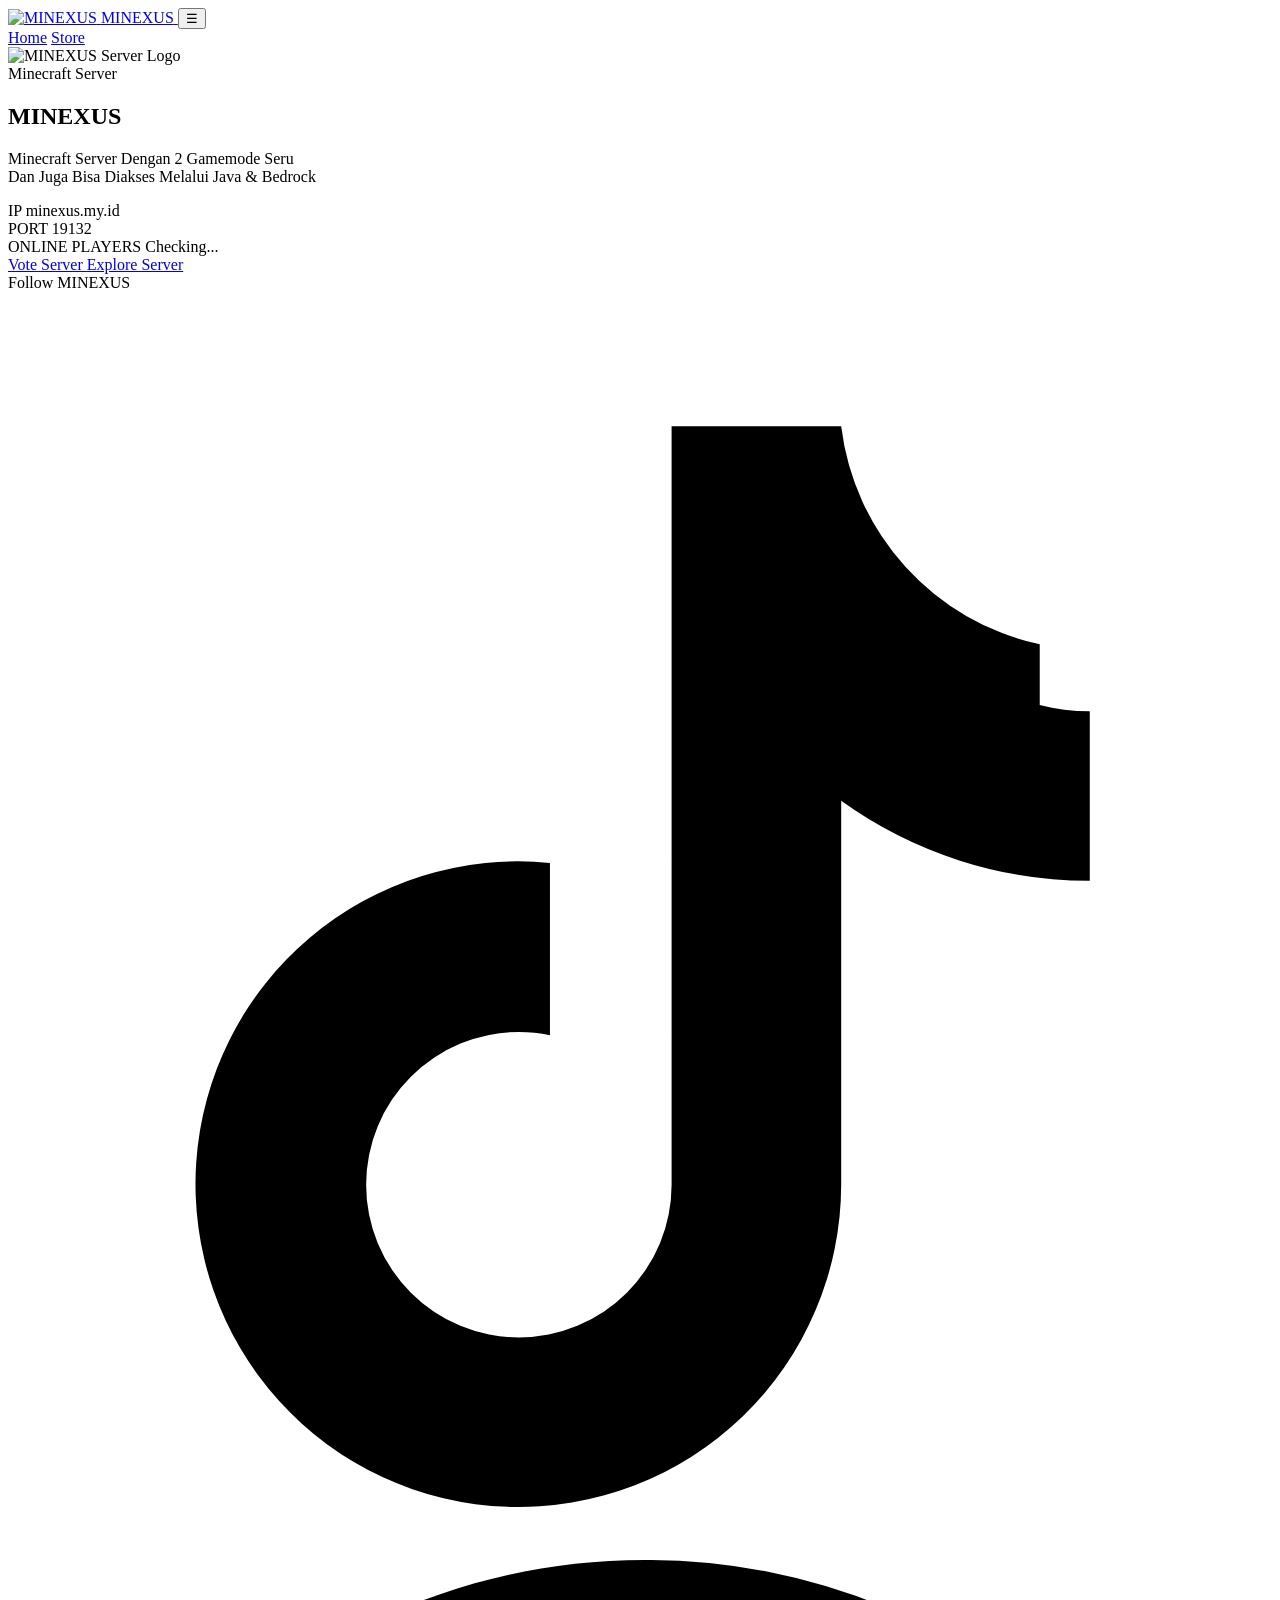
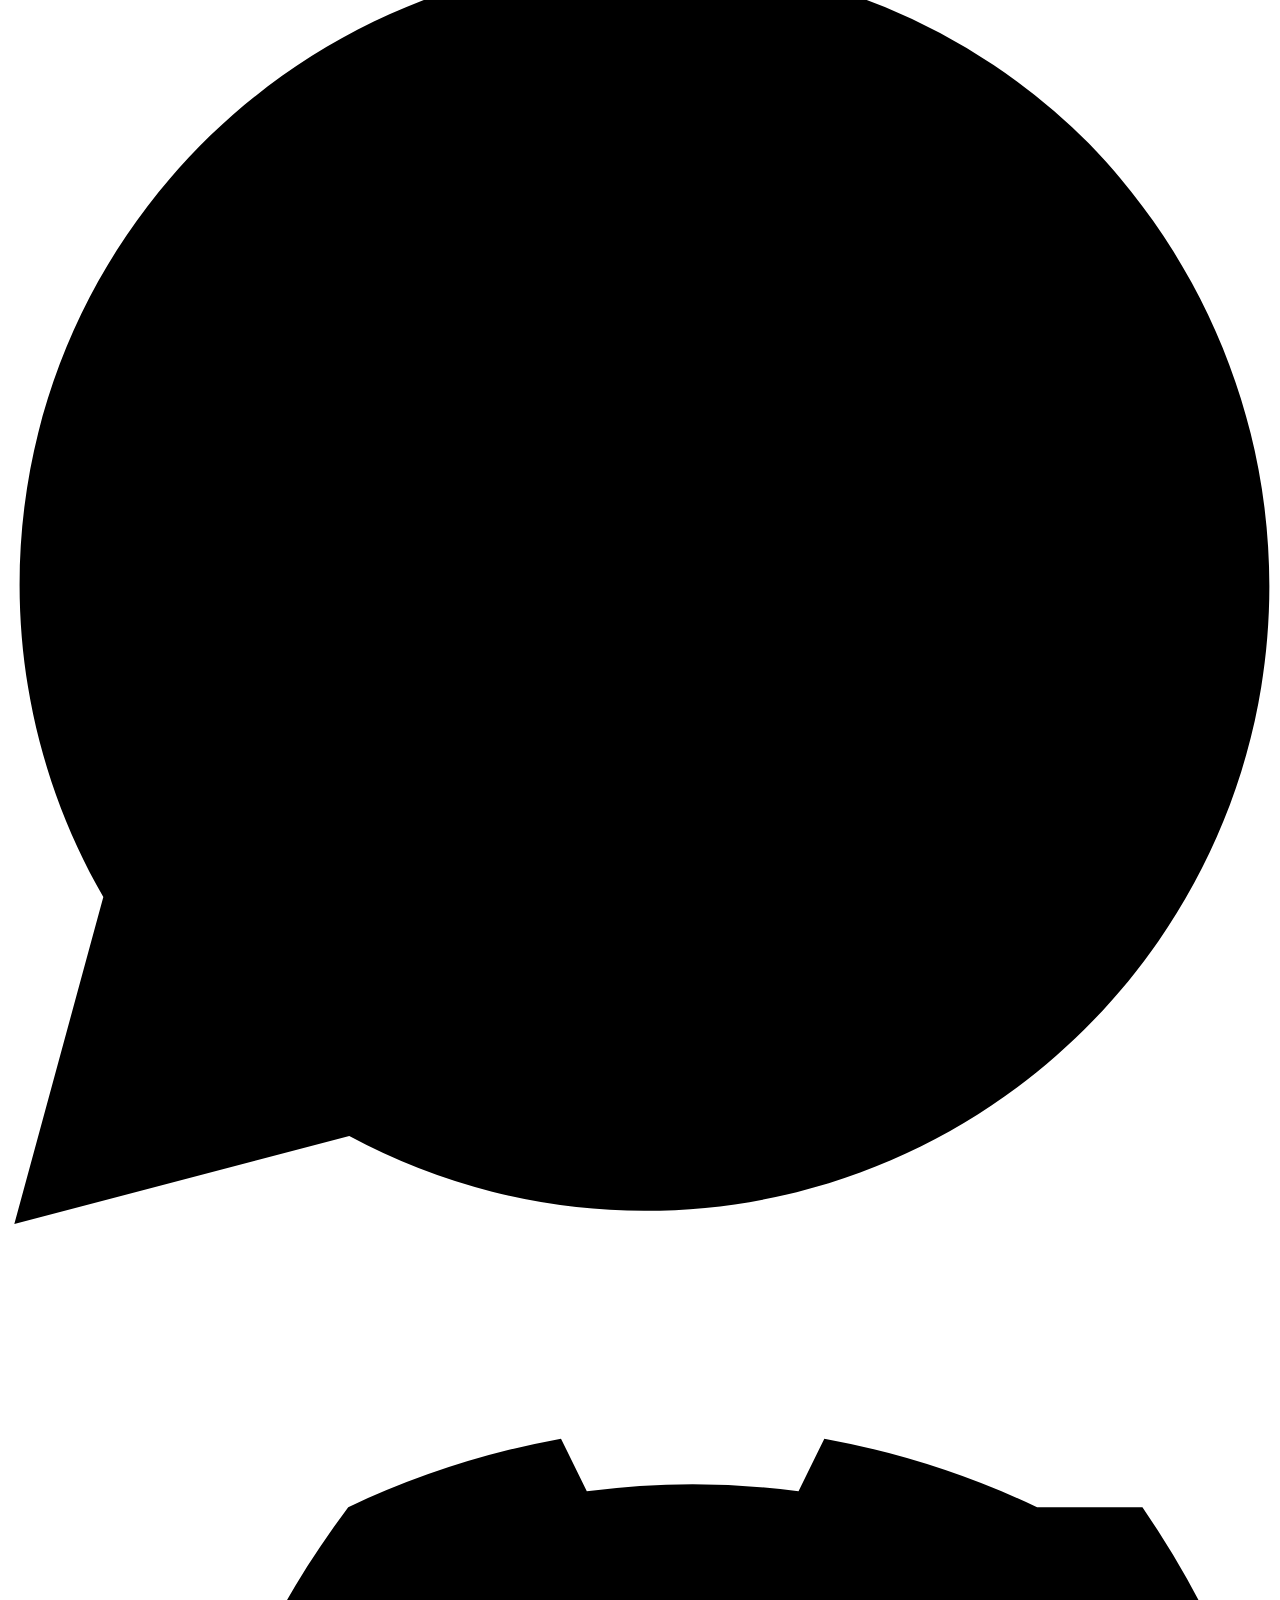
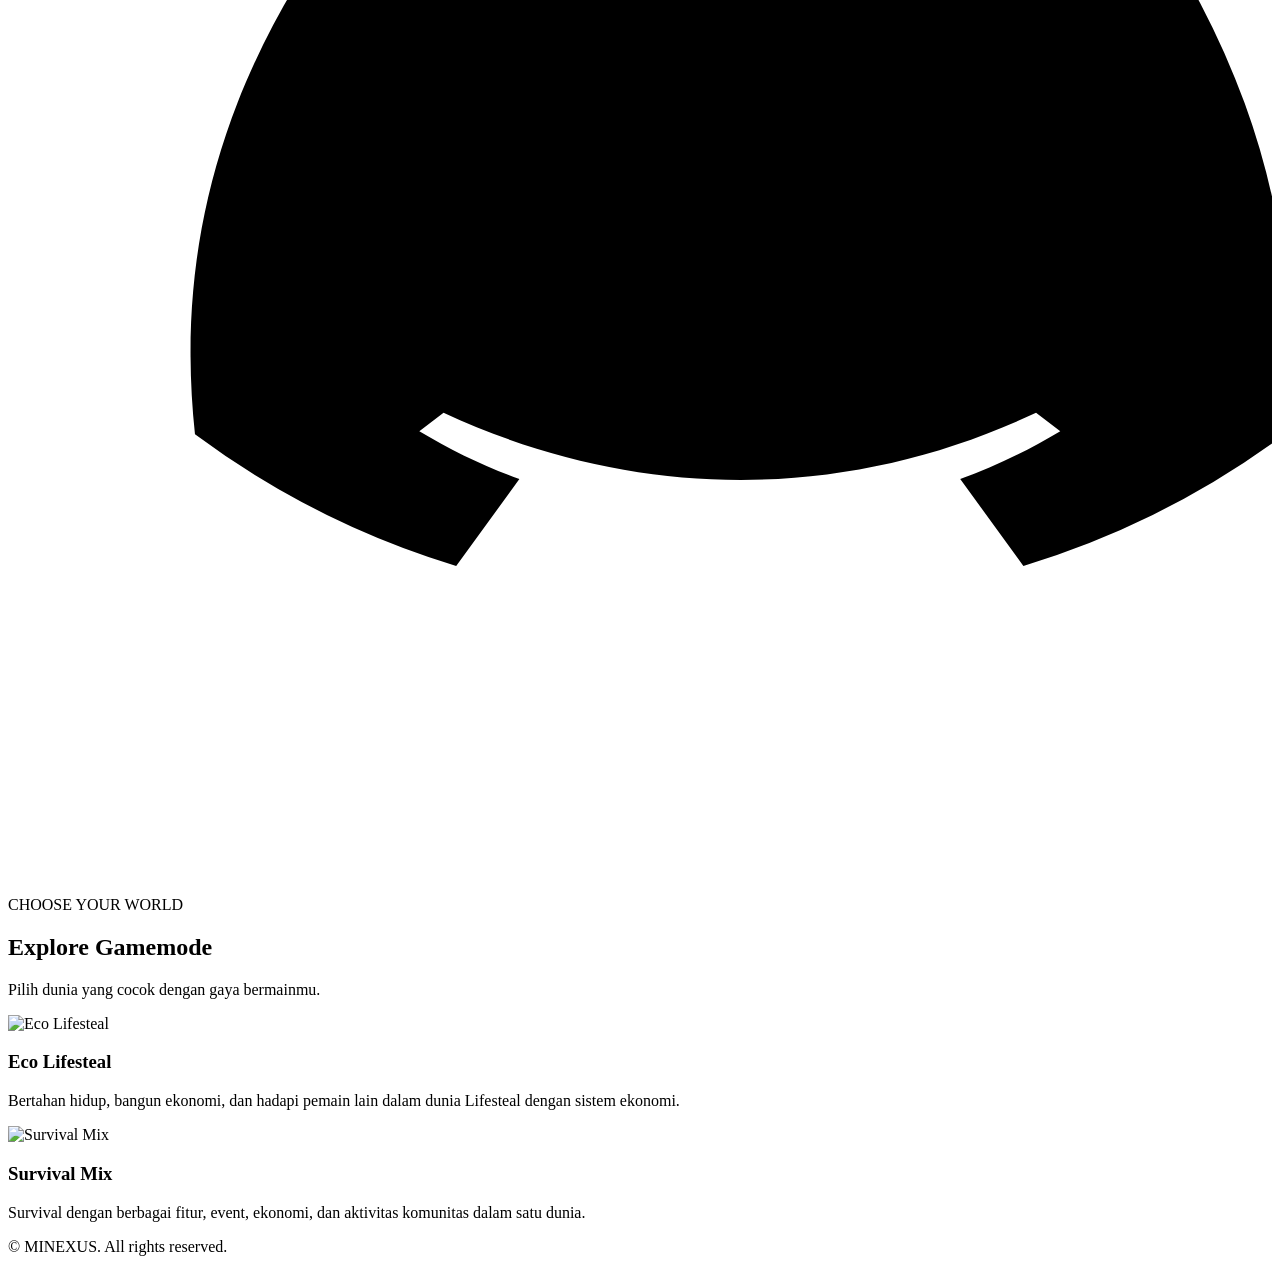
==== index.html @ 0fe7d216 "Add files via upload" ====
<!DOCTYPE html><html lang="id"><head>  <meta charset="UTF-8">
  <meta name="viewport" content="width=device-width, initial-scale=1.0">
  <title>MINEXUS — Minecraft Server</title>
  <meta name="description" content="MINEXUS - Minecraft Server">
  <link rel="stylesheet" href="./css/style.css">
</head><body><header class="navbar">
  <div class="nav-container"><a href="index.html" class="brand">
  <img src="foto/minexus.jpg" alt="MINEXUS">
  <span>MINEXUS</span>
</a><button
class="menu-toggle"
id="menuToggle"
type="button"
aria-label="Buka menu"
aria-expanded="false">
☰
</button>

<nav class="nav-links" id="navLinks">
  <a href="index.html" class="active">Home</a>
  <a href="store.html">Store</a>
</nav>  </div>
</header><main><section class="hero">
  <div class="hero-container"><div class="server-identity">  <div class="server-logo-wrap">
    <img
      src="foto/minexus.jpg"
      alt="MINEXUS Server Logo"
      class="server-logo">
  </div>  <div class="hero-content"><div class="hero-badge">
  <span class="status-dot"></span>
  Minecraft Server
</div>

<h1>MINEXUS</h1>

<p class="hero-description">
  Minecraft Server Dengan 2 Gamemode Seru
  <br>
  Dan Juga Bisa Diakses Melalui Java & Bedrock
</p>

<div class="server-address">

  <div class="address-item">
    <span class="address-label">IP</span>
    <span class="address-value">minexus.my.id</span>
  </div>

  <div class="address-divider"></div>

  <div class="address-item">
    <span class="address-label">PORT</span>
    <span class="address-port">19132</span>
  </div>

  <div class="address-divider"></div>

  <div class="address-item">
    <span class="address-label">ONLINE PLAYERS</span>
    <span class="player-status" id="playerCount">Checking...</span>
  </div>

</div>


<div class="hero-actions">

  <a
    href="#"
    class="btn primary"
    id="voteButton">
    Vote Server
  </a>

  <a
    href="#games"
    class="btn secondary">
    Explore Server
  </a>

</div>


<div class="social-links">

  <span class="social-label">
    Follow MINEXUS
  </span>

  <div class="social-icons">

    <a href="#" class="social-icon" aria-label="TikTok">
      <svg viewBox="0 0 24 24" aria-hidden="true">
        <path d="M19.59 6.69a4.83 4.83 0 0 1-3.77-4.14h-3.22v14.4a2.9 2.9 0 1 1-2.9-2.9c.2 0 .4.02.59.06v-3.27a6.13 6.13 0 1 0 5.53 6.11V9.66a8.06 8.06 0 0 0 4.72 1.52V7.96c-.33 0-.65-.04-.95-.12Z"/>
      </svg>
    </a>

    <a href="https://chat.whatsapp.com/IUWAK1QBRRu8ANo3fMXPwW?s=cl&p=a&mlu=0&ilr=0" class="social-icon" aria-label="WhatsApp">
      <svg viewBox="0 0 24 24" aria-hidden="true">
        <path d="M20.52 3.48A11.82 11.82 0 0 0 12.08 0C5.54 0 .22 5.32.22 11.86c0 2.09.55 4.13 1.59 5.93L.12 24l6.36-1.67a11.86 11.86 0 0 0 5.6 1.42h.01c6.54 0 11.86-5.32 11.86-11.86 0-3.17-1.24-6.15-3.43-8.41Z"/>
      </svg>
    </a>

    <a href="https://discord.gg/nx9aeJKHht" class="social-icon" aria-label="Discord">
      <svg viewBox="0 0 24 24" aria-hidden="true">
        <path d="M19.54 5.3A16.3 16.3 0 0 0 15.5 4l-.49 1a14.9 14.9 0 0 0-4.02 0L10.5 4a16.3 16.3 0 0 0-4.04 1.3C3.9 8.72 3.2 12.04 3.55 15.31a16.2 16.2 0 0 0 4.96 2.5l1.2-1.65c-.66-.24-1.3-.55-1.9-.91l.46-.35c3.66 1.7 7.64 1.7 11.25 0l.46.35c-.6.36-1.24.67-1.9.91l1.2 1.65a16.2 16.2 0 0 0 4.96-2.5c.41-3.79-.7-7.08-2.7-10.01Z"/>
      </svg>
    </a>

  </div>
</div>

  </div>
</div>  </div>
</section><section class="games-section" id="games">  <div class="section-heading"><span class="section-eyebrow">
  CHOOSE YOUR WORLD
</span><h2>Explore Gamemode</h2><p>
  Pilih dunia yang cocok dengan gaya bermainmu.
</p>  </div>  <div class="game-grid"><article class="game-card">  <div class="game-image">
    <img
      src="foto/eco-lifesteal.jpg"
      alt="Eco Lifesteal">
  </div>  <div class="game-content"><span class="game-tag">
</span>

<h3>Eco Lifesteal</h3>

<p>
  Bertahan hidup, bangun ekonomi,
  dan hadapi pemain lain dalam dunia
  Lifesteal dengan sistem ekonomi.
</p>

  </div></article><article class="game-card">  <div class="game-image">
    <img
      src="foto/survival-mix.jpg"
      alt="Survival Mix">
  </div>  <div class="game-content"><span class="game-tag">
</span>

<h3>Survival Mix</h3>

<p>
  Survival dengan berbagai fitur,
  event, ekonomi, dan aktivitas komunitas
  dalam satu dunia.
</p>

  </div></article>  </div></section></main><footer class="footer">
  <p>© MINEXUS. All rights reserved.</p>
</footer><script src="./js/script.js"></script></body>
</html>
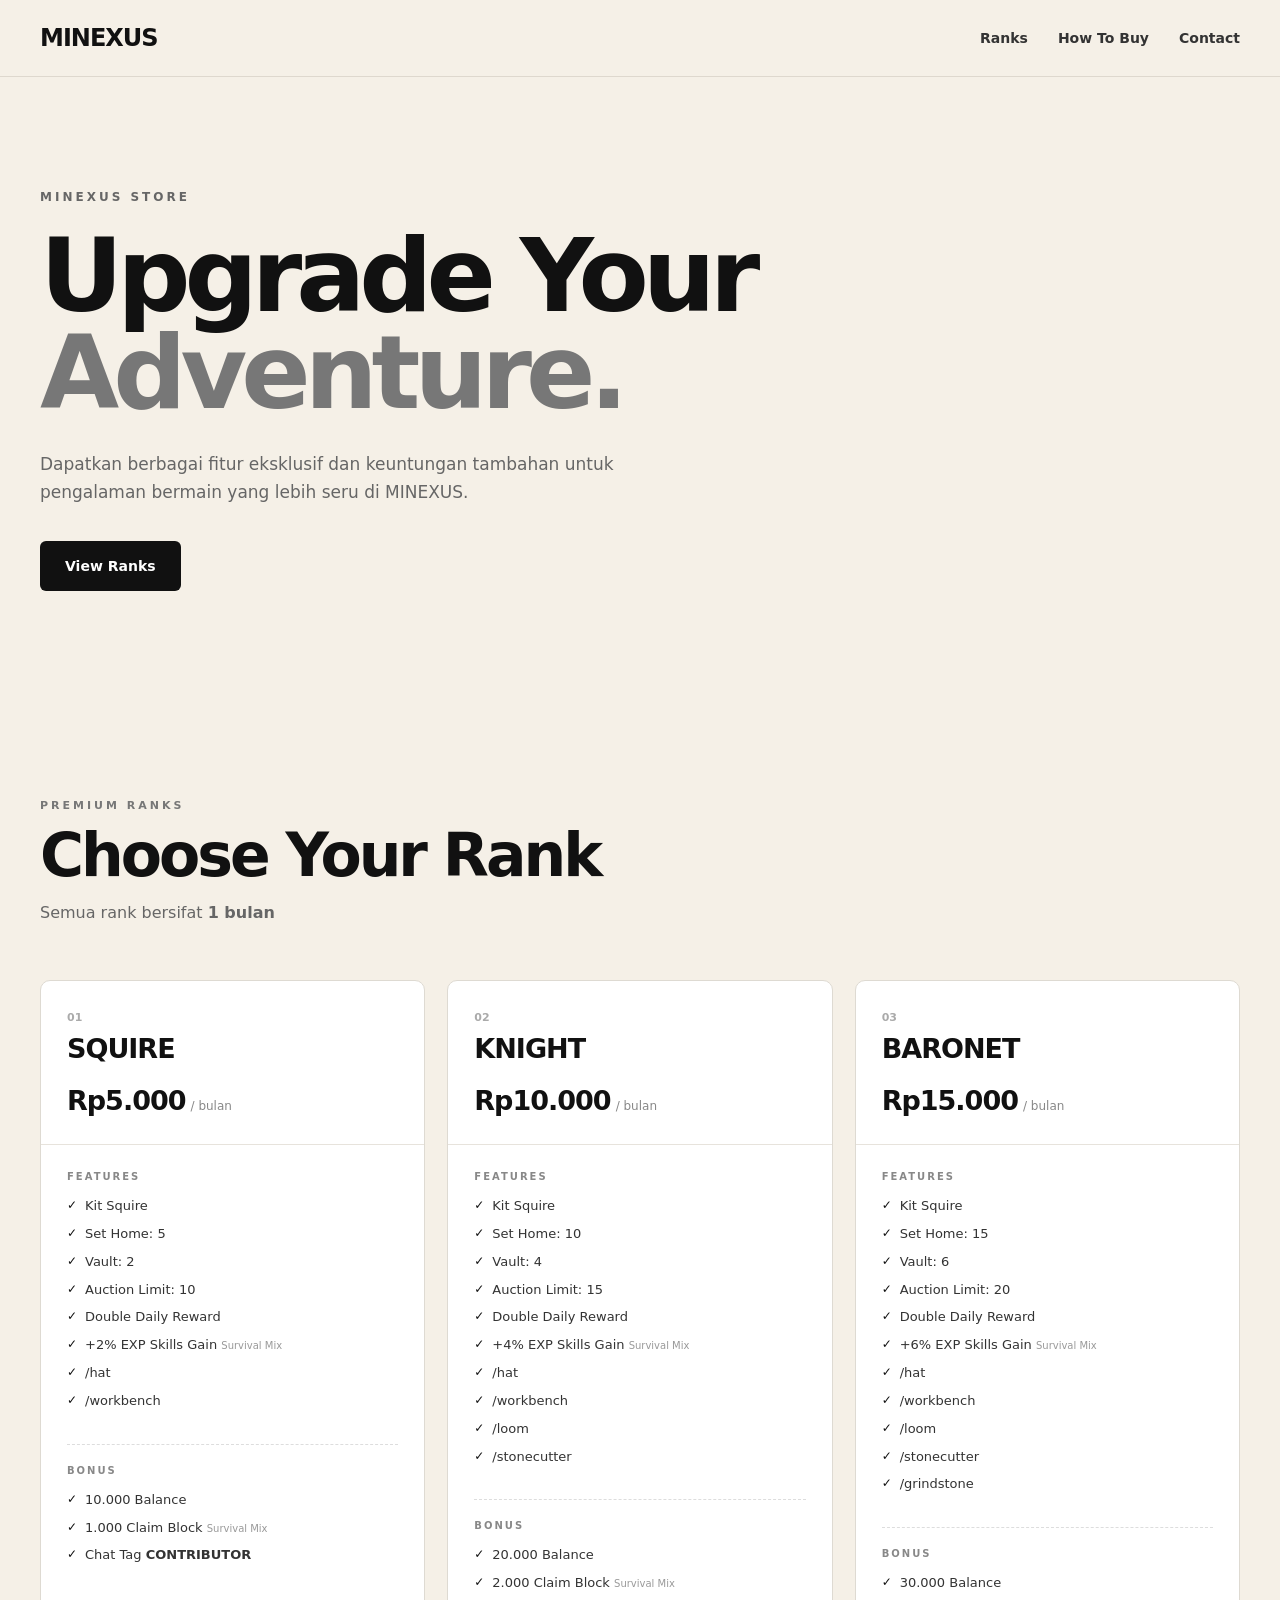
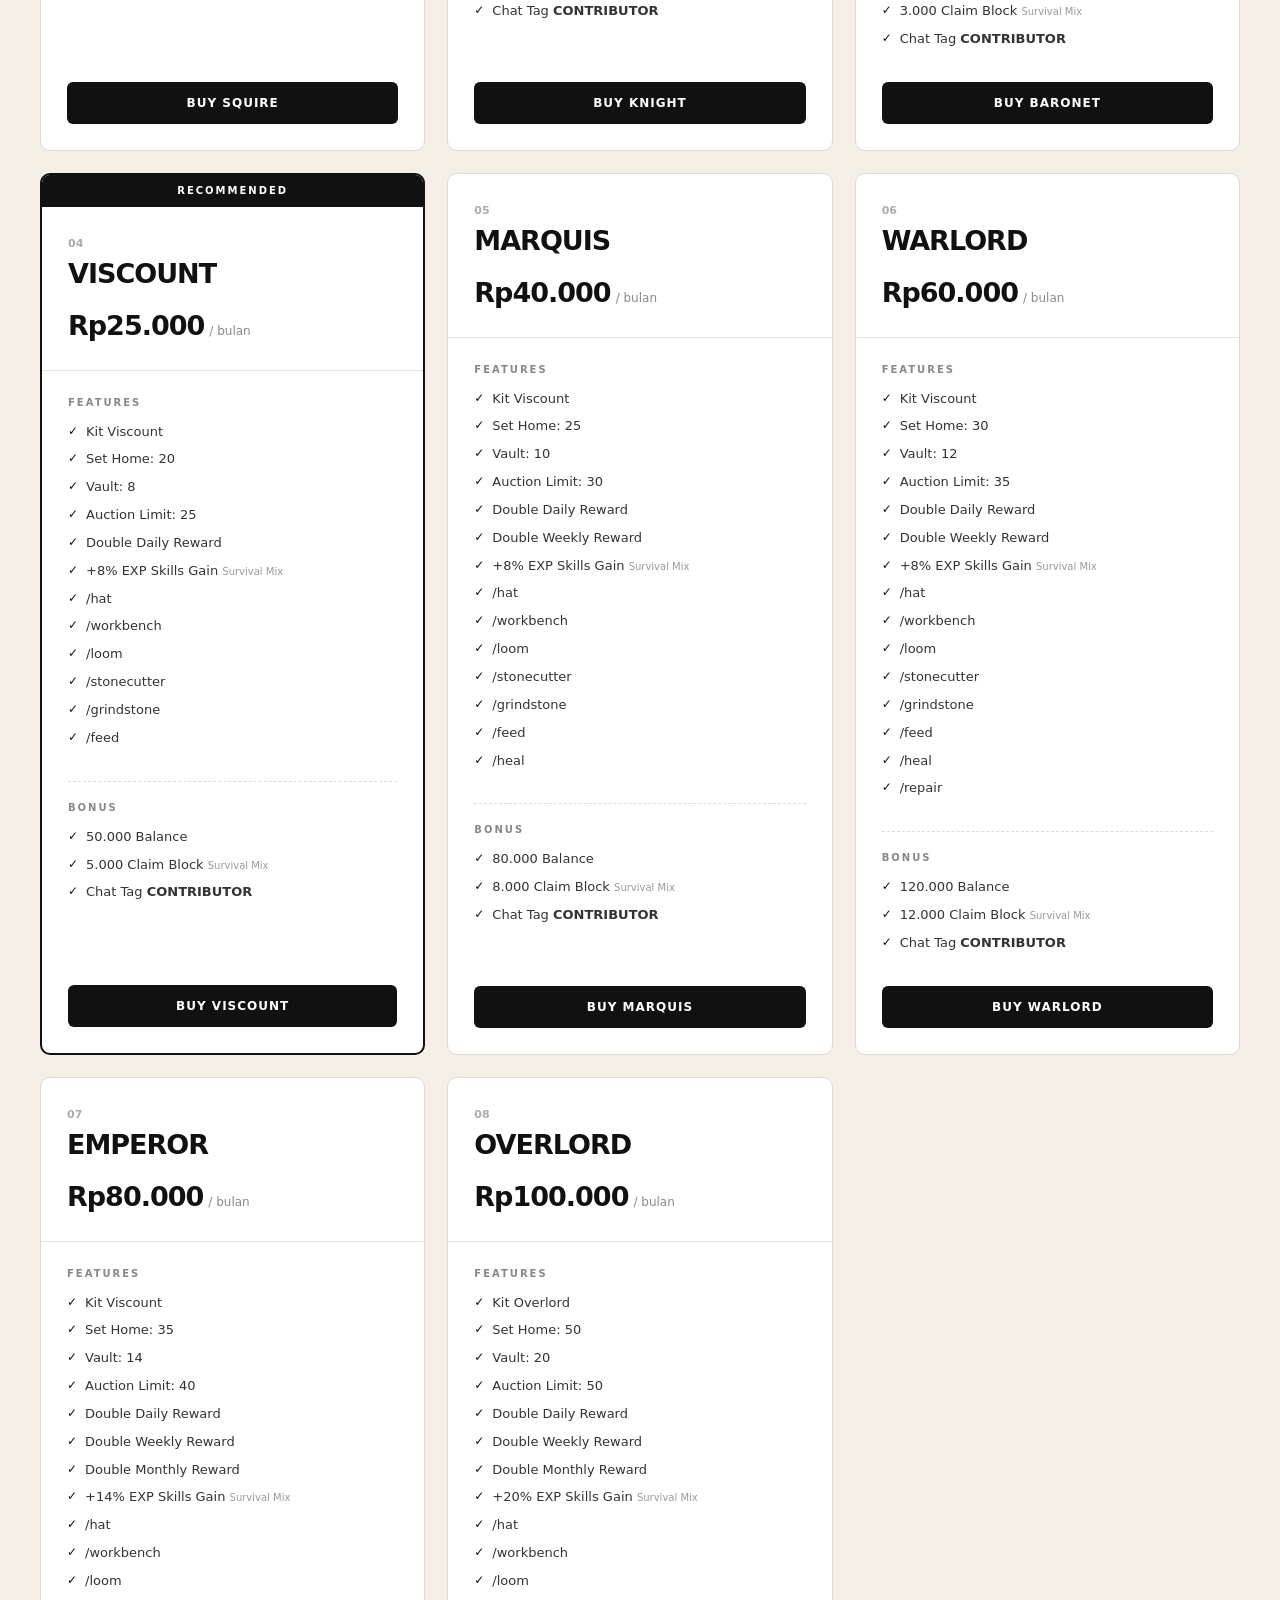
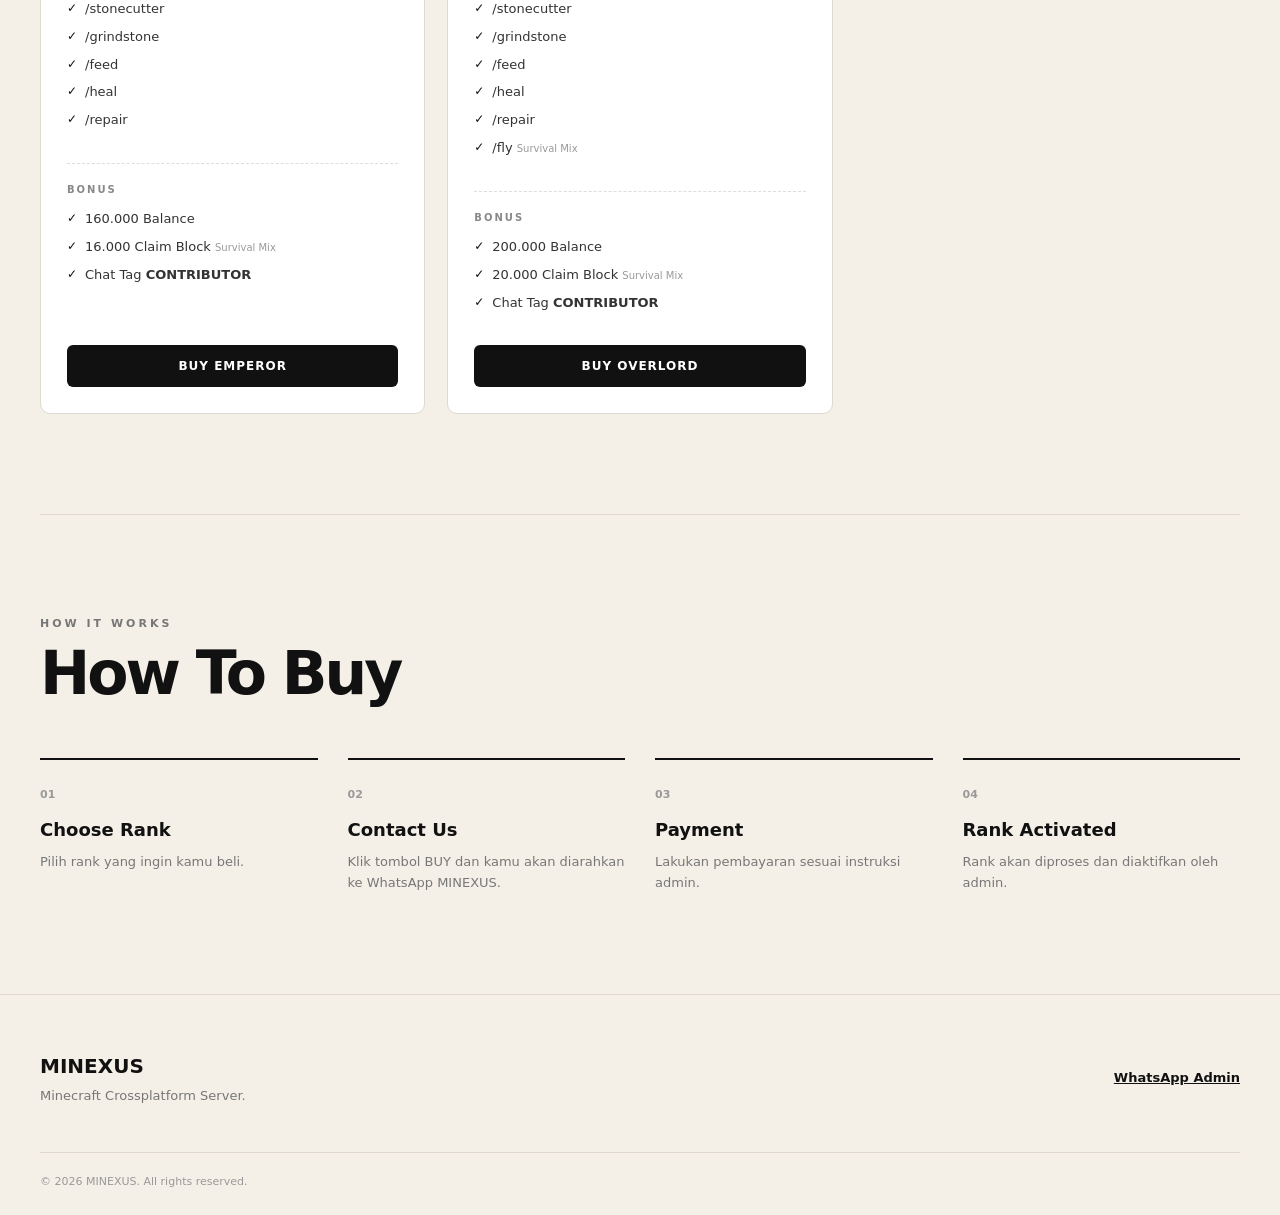
==== commit cef67223: "Add files via upload" ====
--- a/index.html
+++ b/index.html
@@ -1,152 +1,625 @@
-<!DOCTYPE html><html lang="id"><head>  <meta charset="UTF-8">
-  <meta name="viewport" content="width=device-width, initial-scale=1.0">
-  <title>MINEXUS — Minecraft Server</title>
-  <meta name="description" content="MINEXUS - Minecraft Server">
-  <link rel="stylesheet" href="./css/style.css">
-</head><body><header class="navbar">
-  <div class="nav-container"><a href="index.html" class="brand">
-  <img src="foto/minexus.jpg" alt="MINEXUS">
-  <span>MINEXUS</span>
-</a><button
-class="menu-toggle"
-id="menuToggle"
-type="button"
-aria-label="Buka menu"
-aria-expanded="false">
-☰
-</button>
-
-<nav class="nav-links" id="navLinks">
-  <a href="index.html" class="active">Home</a>
-  <a href="store.html">Store</a>
-</nav>  </div>
-</header><main><section class="hero">
-  <div class="hero-container"><div class="server-identity">  <div class="server-logo-wrap">
-    <img
-      src="foto/minexus.jpg"
-      alt="MINEXUS Server Logo"
-      class="server-logo">
-  </div>  <div class="hero-content"><div class="hero-badge">
-  <span class="status-dot"></span>
-  Minecraft Server
-</div>
-
-<h1>MINEXUS</h1>
-
-<p class="hero-description">
-  Minecraft Server Dengan 2 Gamemode Seru
-  <br>
-  Dan Juga Bisa Diakses Melalui Java & Bedrock
-</p>
-
-<div class="server-address">
-
-  <div class="address-item">
-    <span class="address-label">IP</span>
-    <span class="address-value">minexus.my.id</span>
-  </div>
-
-  <div class="address-divider"></div>
-
-  <div class="address-item">
-    <span class="address-label">PORT</span>
-    <span class="address-port">19132</span>
-  </div>
-
-  <div class="address-divider"></div>
-
-  <div class="address-item">
-    <span class="address-label">ONLINE PLAYERS</span>
-    <span class="player-status" id="playerCount">Checking...</span>
-  </div>
-
-</div>
-
-
-<div class="hero-actions">
-
-  <a
-    href="#"
-    class="btn primary"
-    id="voteButton">
-    Vote Server
-  </a>
-
-  <a
-    href="#games"
-    class="btn secondary">
-    Explore Server
-  </a>
-
-</div>
-
-
-<div class="social-links">
-
-  <span class="social-label">
-    Follow MINEXUS
-  </span>
-
-  <div class="social-icons">
-
-    <a href="#" class="social-icon" aria-label="TikTok">
-      <svg viewBox="0 0 24 24" aria-hidden="true">
-        <path d="M19.59 6.69a4.83 4.83 0 0 1-3.77-4.14h-3.22v14.4a2.9 2.9 0 1 1-2.9-2.9c.2 0 .4.02.59.06v-3.27a6.13 6.13 0 1 0 5.53 6.11V9.66a8.06 8.06 0 0 0 4.72 1.52V7.96c-.33 0-.65-.04-.95-.12Z"/>
-      </svg>
-    </a>
-
-    <a href="https://chat.whatsapp.com/IUWAK1QBRRu8ANo3fMXPwW?s=cl&p=a&mlu=0&ilr=0" class="social-icon" aria-label="WhatsApp">
-      <svg viewBox="0 0 24 24" aria-hidden="true">
-        <path d="M20.52 3.48A11.82 11.82 0 0 0 12.08 0C5.54 0 .22 5.32.22 11.86c0 2.09.55 4.13 1.59 5.93L.12 24l6.36-1.67a11.86 11.86 0 0 0 5.6 1.42h.01c6.54 0 11.86-5.32 11.86-11.86 0-3.17-1.24-6.15-3.43-8.41Z"/>
-      </svg>
-    </a>
-
-    <a href="https://discord.gg/nx9aeJKHht" class="social-icon" aria-label="Discord">
-      <svg viewBox="0 0 24 24" aria-hidden="true">
-        <path d="M19.54 5.3A16.3 16.3 0 0 0 15.5 4l-.49 1a14.9 14.9 0 0 0-4.02 0L10.5 4a16.3 16.3 0 0 0-4.04 1.3C3.9 8.72 3.2 12.04 3.55 15.31a16.2 16.2 0 0 0 4.96 2.5l1.2-1.65c-.66-.24-1.3-.55-1.9-.91l.46-.35c3.66 1.7 7.64 1.7 11.25 0l.46.35c-.6.36-1.24.67-1.9.91l1.2 1.65a16.2 16.2 0 0 0 4.96-2.5c.41-3.79-.7-7.08-2.7-10.01Z"/>
-      </svg>
-    </a>
-
-  </div>
-</div>
-
-  </div>
-</div>  </div>
-</section><section class="games-section" id="games">  <div class="section-heading"><span class="section-eyebrow">
-  CHOOSE YOUR WORLD
-</span><h2>Explore Gamemode</h2><p>
-  Pilih dunia yang cocok dengan gaya bermainmu.
-</p>  </div>  <div class="game-grid"><article class="game-card">  <div class="game-image">
-    <img
-      src="foto/eco-lifesteal.jpg"
-      alt="Eco Lifesteal">
-  </div>  <div class="game-content"><span class="game-tag">
-</span>
-
-<h3>Eco Lifesteal</h3>
-
-<p>
-  Bertahan hidup, bangun ekonomi,
-  dan hadapi pemain lain dalam dunia
-  Lifesteal dengan sistem ekonomi.
-</p>
-
-  </div></article><article class="game-card">  <div class="game-image">
-    <img
-      src="foto/survival-mix.jpg"
-      alt="Survival Mix">
-  </div>  <div class="game-content"><span class="game-tag">
-</span>
-
-<h3>Survival Mix</h3>
-
-<p>
-  Survival dengan berbagai fitur,
-  event, ekonomi, dan aktivitas komunitas
-  dalam satu dunia.
-</p>
-
-  </div></article>  </div></section></main><footer class="footer">
-  <p>© MINEXUS. All rights reserved.</p>
-</footer><script src="./js/script.js"></script></body>
+<!DOCTYPE html>
+<html lang="id">
+<head>
+    <meta charset="UTF-8">
+    <meta name="viewport" content="width=device-width, initial-scale=1.0">
+
+    <title>MINEXUS — Store</title>
+    <meta
+        name="description"
+        content="Upgrade rank kamu di MINEXUS Minecraft Server."
+    >
+
+    <link rel="stylesheet" href="style.css">
+</head>
+
+<body>
+
+    <!-- NAVBAR -->
+    <header class="navbar">
+        <div class="nav-container">
+            <a href="#" class="logo">MINEXUS</a>
+
+            <nav class="nav-links">
+                <a href="#ranks">Ranks</a>
+                <a href="#how-to-buy">How To Buy</a>
+                <a
+                    href="https://wa.me/6285696925838"
+                    target="_blank"
+                    rel="noopener noreferrer"
+                >
+                    Contact
+                </a>
+            </nav>
+        </div>
+    </header>
+
+
+    <!-- HERO -->
+    <main>
+
+        <section class="hero">
+            <div class="hero-content">
+                <span class="hero-label">MINEXUS STORE</span>
+
+                <h1>
+                    Upgrade Your
+                    <span>Adventure.</span>
+                </h1>
+
+                <p>
+                    Dapatkan berbagai fitur eksklusif dan keuntungan
+                    tambahan untuk pengalaman bermain yang lebih seru
+                    di MINEXUS.
+                </p>
+
+                <a href="#ranks" class="hero-button">
+                    View Ranks
+                </a>
+            </div>
+        </section>
+
+
+        <!-- RANKS -->
+        <section class="ranks-section" id="ranks">
+
+            <div class="section-heading">
+                <span>PREMIUM RANKS</span>
+                <h2>Choose Your Rank</h2>
+                <p>
+                    Semua rank bersifat <strong>1 bulan</strong>
+                </p>
+            </div>
+
+
+            <div class="rank-grid">
+
+                <!-- SQUIRE -->
+                <article class="rank-card">
+
+                    <div class="rank-header">
+                        <span class="rank-number">01</span>
+                        <h3>SQUIRE</h3>
+
+                        <div class="price">
+                            <strong>Rp5.000</strong>
+                            <span>/ bulan</span>
+                        </div>
+                    </div>
+
+                    <div class="rank-content">
+
+                        <div class="feature-group">
+                            <h4>FEATURES</h4>
+
+                            <ul class="features">
+                                <li>Kit Squire</li>
+                                <li>Set Home: 5</li>
+                                <li>Vault: 2</li>
+                                <li>Auction Limit: 10</li>
+                                <li>Double Daily Reward</li>
+                                <li>+2% EXP Skills Gain <small>Survival Mix</small></li>
+                                <li>/hat</li>
+                                <li>/workbench</li>
+                            </ul>
+                        </div>
+
+                        <div class="feature-group bonus">
+                            <h4>BONUS</h4>
+
+                            <ul class="features">
+                                <li>10.000 Balance</li>
+                                <li>1.000 Claim Block <small>Survival Mix</small></li>
+                                <li>Chat Tag <strong>CONTRIBUTOR</strong></li>
+                            </ul>
+                        </div>
+
+                    </div>
+
+                    <button
+                        class="buy-button"
+                        data-rank="SQUIRE"
+                        data-price="Rp5.000"
+                    >
+                        BUY SQUIRE
+                    </button>
+
+                </article>
+
+
+                <!-- KNIGHT -->
+                <article class="rank-card">
+
+                    <div class="rank-header">
+                        <span class="rank-number">02</span>
+                        <h3>KNIGHT</h3>
+
+                        <div class="price">
+                            <strong>Rp10.000</strong>
+                            <span>/ bulan</span>
+                        </div>
+                    </div>
+
+                    <div class="rank-content">
+
+                        <div class="feature-group">
+                            <h4>FEATURES</h4>
+
+                            <ul class="features">
+                                <li>Kit Squire</li>
+                                <li>Set Home: 10</li>
+                                <li>Vault: 4</li>
+                                <li>Auction Limit: 15</li>
+                                <li>Double Daily Reward</li>
+                                <li>+4% EXP Skills Gain <small>Survival Mix</small></li>
+                                <li>/hat</li>
+                                <li>/workbench</li>
+                                <li>/loom</li>
+                                <li>/stonecutter</li>
+                            </ul>
+                        </div>
+
+                        <div class="feature-group bonus">
+                            <h4>BONUS</h4>
+
+                            <ul class="features">
+                                <li>20.000 Balance</li>
+                                <li>2.000 Claim Block <small>Survival Mix</small></li>
+                                <li>Chat Tag <strong>CONTRIBUTOR</strong></li>
+                            </ul>
+                        </div>
+
+                    </div>
+
+                    <button
+                        class="buy-button"
+                        data-rank="KNIGHT"
+                        data-price="Rp10.000"
+                    >
+                        BUY KNIGHT
+                    </button>
+
+                </article>
+
+
+                <!-- BARONET -->
+                <article class="rank-card">
+
+                    <div class="rank-header">
+                        <span class="rank-number">03</span>
+                        <h3>BARONET</h3>
+
+                        <div class="price">
+                            <strong>Rp15.000</strong>
+                            <span>/ bulan</span>
+                        </div>
+                    </div>
+
+                    <div class="rank-content">
+
+                        <div class="feature-group">
+                            <h4>FEATURES</h4>
+
+                            <ul class="features">
+                                <li>Kit Squire</li>
+                                <li>Set Home: 15</li>
+                                <li>Vault: 6</li>
+                                <li>Auction Limit: 20</li>
+                                <li>Double Daily Reward</li>
+                                <li>+6% EXP Skills Gain <small>Survival Mix</small></li>
+                                <li>/hat</li>
+                                <li>/workbench</li>
+                                <li>/loom</li>
+                                <li>/stonecutter</li>
+                                <li>/grindstone</li>
+                            </ul>
+                        </div>
+
+                        <div class="feature-group bonus">
+                            <h4>BONUS</h4>
+
+                            <ul class="features">
+                                <li>30.000 Balance</li>
+                                <li>3.000 Claim Block <small>Survival Mix</small></li>
+                                <li>Chat Tag <strong>CONTRIBUTOR</strong></li>
+                            </ul>
+                        </div>
+
+                    </div>
+
+                    <button
+                        class="buy-button"
+                        data-rank="BARONET"
+                        data-price="Rp15.000"
+                    >
+                        BUY BARONET
+                    </button>
+
+                </article>
+
+
+                <!-- VISCOUNT -->
+                <article class="rank-card featured">
+
+                    <div class="recommended">
+                        RECOMMENDED
+                    </div>
+
+                    <div class="rank-header">
+                        <span class="rank-number">04</span>
+                        <h3>VISCOUNT</h3>
+
+                        <div class="price">
+                            <strong>Rp25.000</strong>
+                            <span>/ bulan</span>
+                        </div>
+                    </div>
+
+                    <div class="rank-content">
+
+                        <div class="feature-group">
+                            <h4>FEATURES</h4>
+
+                            <ul class="features">
+                                <li>Kit Viscount</li>
+                                <li>Set Home: 20</li>
+                                <li>Vault: 8</li>
+                                <li>Auction Limit: 25</li>
+                                <li>Double Daily Reward</li>
+                                <li>+8% EXP Skills Gain <small>Survival Mix</small></li>
+                                <li>/hat</li>
+                                <li>/workbench</li>
+                                <li>/loom</li>
+                                <li>/stonecutter</li>
+                                <li>/grindstone</li>
+                                <li>/feed</li>
+                            </ul>
+                        </div>
+
+                        <div class="feature-group bonus">
+                            <h4>BONUS</h4>
+
+                            <ul class="features">
+                                <li>50.000 Balance</li>
+                                <li>5.000 Claim Block <small>Survival Mix</small></li>
+                                <li>Chat Tag <strong>CONTRIBUTOR</strong></li>
+                            </ul>
+                        </div>
+
+                    </div>
+
+                    <button
+                        class="buy-button"
+                        data-rank="VISCOUNT"
+                        data-price="Rp25.000"
+                    >
+                        BUY VISCOUNT
+                    </button>
+
+                </article>
+
+
+                <!-- MARQUIS -->
+                <article class="rank-card">
+
+                    <div class="rank-header">
+                        <span class="rank-number">05</span>
+                        <h3>MARQUIS</h3>
+
+                        <div class="price">
+                            <strong>Rp40.000</strong>
+                            <span>/ bulan</span>
+                        </div>
+                    </div>
+
+                    <div class="rank-content">
+
+                        <div class="feature-group">
+                            <h4>FEATURES</h4>
+
+                            <ul class="features">
+                                <li>Kit Viscount</li>
+                                <li>Set Home: 25</li>
+                                <li>Vault: 10</li>
+                                <li>Auction Limit: 30</li>
+                                <li>Double Daily Reward</li>
+                                <li>Double Weekly Reward</li>
+                                <li>+8% EXP Skills Gain <small>Survival Mix</small></li>
+                                <li>/hat</li>
+                                <li>/workbench</li>
+                                <li>/loom</li>
+                                <li>/stonecutter</li>
+                                <li>/grindstone</li>
+                                <li>/feed</li>
+                                <li>/heal</li>
+                            </ul>
+                        </div>
+
+                        <div class="feature-group bonus">
+                            <h4>BONUS</h4>
+
+                            <ul class="features">
+                                <li>80.000 Balance</li>
+                                <li>8.000 Claim Block <small>Survival Mix</small></li>
+                                <li>Chat Tag <strong>CONTRIBUTOR</strong></li>
+                            </ul>
+                        </div>
+
+                    </div>
+
+                    <button
+                        class="buy-button"
+                        data-rank="MARQUIS"
+                        data-price="Rp40.000"
+                    >
+                        BUY MARQUIS
+                    </button>
+
+                </article>
+
+
+                <!-- WARLORD -->
+                <article class="rank-card">
+
+                    <div class="rank-header">
+                        <span class="rank-number">06</span>
+                        <h3>WARLORD</h3>
+
+                        <div class="price">
+                            <strong>Rp60.000</strong>
+                            <span>/ bulan</span>
+                        </div>
+                    </div>
+
+                    <div class="rank-content">
+
+                        <div class="feature-group">
+                            <h4>FEATURES</h4>
+
+                            <ul class="features">
+                                <li>Kit Viscount</li>
+                                <li>Set Home: 30</li>
+                                <li>Vault: 12</li>
+                                <li>Auction Limit: 35</li>
+                                <li>Double Daily Reward</li>
+                                <li>Double Weekly Reward</li>
+                                <li>+8% EXP Skills Gain <small>Survival Mix</small></li>
+                                <li>/hat</li>
+                                <li>/workbench</li>
+                                <li>/loom</li>
+                                <li>/stonecutter</li>
+                                <li>/grindstone</li>
+                                <li>/feed</li>
+                                <li>/heal</li>
+                                <li>/repair</li>
+                            </ul>
+                        </div>
+
+                        <div class="feature-group bonus">
+                            <h4>BONUS</h4>
+
+                            <ul class="features">
+                                <li>120.000 Balance</li>
+                                <li>12.000 Claim Block <small>Survival Mix</small></li>
+                                <li>Chat Tag <strong>CONTRIBUTOR</strong></li>
+                            </ul>
+                        </div>
+
+                    </div>
+
+                    <button
+                        class="buy-button"
+                        data-rank="WARLORD"
+                        data-price="Rp60.000"
+                    >
+                        BUY WARLORD
+                    </button>
+
+                </article>
+
+
+                <!-- EMPEROR -->
+                <article class="rank-card">
+
+                    <div class="rank-header">
+                        <span class="rank-number">07</span>
+                        <h3>EMPEROR</h3>
+
+                        <div class="price">
+                            <strong>Rp80.000</strong>
+                            <span>/ bulan</span>
+                        </div>
+                    </div>
+
+                    <div class="rank-content">
+
+                        <div class="feature-group">
+                            <h4>FEATURES</h4>
+
+                            <ul class="features">
+                                <li>Kit Viscount</li>
+                                <li>Set Home: 35</li>
+                                <li>Vault: 14</li>
+                                <li>Auction Limit: 40</li>
+                                <li>Double Daily Reward</li>
+                                <li>Double Weekly Reward</li>
+                                <li>Double Monthly Reward</li>
+                                <li>+14% EXP Skills Gain <small>Survival Mix</small></li>
+                                <li>/hat</li>
+                                <li>/workbench</li>
+                                <li>/loom</li>
+                                <li>/stonecutter</li>
+                                <li>/grindstone</li>
+                                <li>/feed</li>
+                                <li>/heal</li>
+                                <li>/repair</li>
+                            </ul>
+                        </div>
+
+                        <div class="feature-group bonus">
+                            <h4>BONUS</h4>
+
+                            <ul class="features">
+                                <li>160.000 Balance</li>
+                                <li>16.000 Claim Block <small>Survival Mix</small></li>
+                                <li>Chat Tag <strong>CONTRIBUTOR</strong></li>
+                            </ul>
+                        </div>
+
+                    </div>
+
+                    <button
+                        class="buy-button"
+                        data-rank="EMPEROR"
+                        data-price="Rp80.000"
+                    >
+                        BUY EMPEROR
+                    </button>
+
+                </article>
+
+
+                <!-- OVERLORD -->
+                <article class="rank-card">
+
+                    <div class="rank-header">
+                        <span class="rank-number">08</span>
+                        <h3>OVERLORD</h3>
+
+                        <div class="price">
+                            <strong>Rp100.000</strong>
+                            <span>/ bulan</span>
+                        </div>
+                    </div>
+
+                    <div class="rank-content">
+
+                        <div class="feature-group">
+                            <h4>FEATURES</h4>
+
+                            <ul class="features">
+                                <li>Kit Overlord</li>
+                                <li>Set Home: 50</li>
+                                <li>Vault: 20</li>
+                                <li>Auction Limit: 50</li>
+                                <li>Double Daily Reward</li>
+                                <li>Double Weekly Reward</li>
+                                <li>Double Monthly Reward</li>
+                                <li>+20% EXP Skills Gain <small>Survival Mix</small></li>
+                                <li>/hat</li>
+                                <li>/workbench</li>
+                                <li>/loom</li>
+                                <li>/stonecutter</li>
+                                <li>/grindstone</li>
+                                <li>/feed</li>
+                                <li>/heal</li>
+                                <li>/repair</li>
+                                <li>/fly <small>Survival Mix</small></li>
+                            </ul>
+                        </div>
+
+                        <div class="feature-group bonus">
+                            <h4>BONUS</h4>
+
+                            <ul class="features">
+                                <li>200.000 Balance</li>
+                                <li>20.000 Claim Block <small>Survival Mix</small></li>
+                                <li>Chat Tag <strong>CONTRIBUTOR</strong></li>
+                            </ul>
+                        </div>
+
+                    </div>
+
+                    <button
+                        class="buy-button"
+                        data-rank="OVERLORD"
+                        data-price="Rp100.000"
+                    >
+                        BUY OVERLORD
+                    </button>
+
+                </article>
+
+            </div>
+        </section>
+
+
+        <!-- HOW TO BUY -->
+        <section class="how-to-buy" id="how-to-buy">
+
+            <div class="section-heading">
+                <span>HOW IT WORKS</span>
+                <h2>How To Buy</h2>
+            </div>
+
+            <div class="steps">
+
+                <div class="step">
+                    <span>01</span>
+                    <h3>Choose Rank</h3>
+                    <p>
+                        Pilih rank yang ingin kamu beli.
+                    </p>
+                </div>
+
+                <div class="step">
+                    <span>02</span>
+                    <h3>Contact Us</h3>
+                    <p>
+                        Klik tombol BUY dan kamu akan diarahkan
+                        ke WhatsApp MINEXUS.
+                    </p>
+                </div>
+
+                <div class="step">
+                    <span>03</span>
+                    <h3>Payment</h3>
+                    <p>
+                        Lakukan pembayaran sesuai instruksi admin.
+                    </p>
+                </div>
+
+                <div class="step">
+                    <span>04</span>
+                    <h3>Rank Activated</h3>
+                    <p>
+                        Rank akan diproses dan diaktifkan oleh admin.
+                    </p>
+                </div>
+
+            </div>
+
+        </section>
+
+    </main>
+
+
+    <!-- FOOTER -->
+    <footer>
+        <div class="footer-content">
+            <div>
+                <h3>MINEXUS</h3>
+                <p>
+                    Minecraft Crossplatform Server.
+                </p>
+            </div>
+
+            <a
+                href="https://wa.me/6285696925838"
+                target="_blank"
+                rel="noopener noreferrer"
+            >
+                WhatsApp Admin
+            </a>
+        </div>
+
+        <div class="copyright">
+            © 2026 MINEXUS. All rights reserved.
+        </div>
+    </footer>
+
+
+    <script src="script.js"></script>
+
+</body>
 </html>
--- a/style.css
+++ b/style.css
@@ -0,0 +1,650 @@
+/* =========================
+   RESET
+========================= */
+
+* {
+    margin: 0;
+    padding: 0;
+    box-sizing: border-box;
+}
+
+html {
+    scroll-behavior: smooth;
+}
+
+body {
+    font-family:
+        Inter,
+        ui-sans-serif,
+        system-ui,
+        -apple-system,
+        BlinkMacSystemFont,
+        "Segoe UI",
+        sans-serif;
+
+    background: #f5f0e7;
+    color: #111;
+
+    line-height: 1.6;
+}
+
+
+/* =========================
+   NAVBAR
+========================= */
+
+.navbar {
+    position: sticky;
+    top: 0;
+    z-index: 100;
+
+    background: rgba(245, 240, 231, 0.9);
+    backdrop-filter: blur(14px);
+
+    border-bottom: 1px solid #ded8ce;
+}
+
+.nav-container {
+    width: min(1200px, calc(100% - 40px));
+    margin: auto;
+
+    height: 76px;
+
+    display: flex;
+    align-items: center;
+    justify-content: space-between;
+}
+
+.logo {
+    color: #111;
+    text-decoration: none;
+
+    font-size: 24px;
+    font-weight: 900;
+    letter-spacing: -1px;
+}
+
+.nav-links {
+    display: flex;
+    align-items: center;
+    gap: 30px;
+}
+
+.nav-links a {
+    color: #333;
+    text-decoration: none;
+
+    font-size: 14px;
+    font-weight: 600;
+
+    transition: 0.2s ease;
+}
+
+.nav-links a:hover {
+    color: #000;
+}
+
+
+/* =========================
+   HERO
+========================= */
+
+.hero {
+    min-height: 620px;
+
+    display: flex;
+    align-items: center;
+
+    padding: 80px 20px;
+}
+
+.hero-content {
+    width: min(1200px, 100%);
+    margin: auto;
+}
+
+.hero-label {
+    display: inline-block;
+
+    margin-bottom: 20px;
+
+    font-size: 12px;
+    font-weight: 800;
+    letter-spacing: 3px;
+
+    color: #666;
+}
+
+.hero h1 {
+    max-width: 800px;
+
+    font-size: clamp(55px, 8vw, 105px);
+    line-height: 0.95;
+    letter-spacing: -6px;
+    font-weight: 900;
+}
+
+.hero h1 span {
+    display: block;
+    color: #777;
+}
+
+.hero p {
+    max-width: 600px;
+
+    margin-top: 30px;
+
+    color: #666;
+    font-size: 17px;
+}
+
+.hero-button {
+    display: inline-flex;
+    align-items: center;
+    justify-content: center;
+
+    margin-top: 35px;
+
+    padding: 14px 25px;
+
+    background: #111;
+    color: #fff;
+
+    text-decoration: none;
+
+    font-size: 14px;
+    font-weight: 800;
+
+    border-radius: 6px;
+
+    transition: 0.2s ease;
+}
+
+.hero-button:hover {
+    transform: translateY(-2px);
+    background: #292929;
+}
+
+
+/* =========================
+   SECTION
+========================= */
+
+.ranks-section,
+.how-to-buy {
+    width: min(1200px, calc(100% - 40px));
+    margin: auto;
+    padding: 100px 0;
+}
+
+.section-heading {
+    margin-bottom: 55px;
+}
+
+.section-heading > span {
+    display: block;
+
+    margin-bottom: 10px;
+
+    font-size: 11px;
+    font-weight: 900;
+    letter-spacing: 3px;
+
+    color: #777;
+}
+
+.section-heading h2 {
+    font-size: clamp(36px, 5vw, 60px);
+    line-height: 1;
+
+    letter-spacing: -3px;
+}
+
+.section-heading p {
+    margin-top: 15px;
+
+    color: #666;
+}
+
+
+/* =========================
+   RANK GRID
+========================= */
+
+.rank-grid {
+    display: grid;
+
+    grid-template-columns: repeat(3, minmax(0, 1fr));
+
+    gap: 22px;
+
+    align-items: stretch;
+}
+
+
+/* =========================
+   RANK CARD
+========================= */
+
+.rank-card {
+    position: relative;
+
+    display: flex;
+    flex-direction: column;
+
+    background: #fff;
+
+    border: 1px solid #dedad2;
+    border-radius: 10px;
+
+    overflow: hidden;
+
+    min-width: 0;
+
+    transition:
+        transform 0.25s ease,
+        box-shadow 0.25s ease;
+}
+
+.rank-card:hover {
+    transform: translateY(-5px);
+
+    box-shadow:
+        0 15px 40px rgba(0, 0, 0, 0.08);
+}
+
+.rank-card.featured {
+    border: 2px solid #111;
+}
+
+
+/* =========================
+   RECOMMENDED
+========================= */
+
+.recommended {
+    background: #111;
+    color: #fff;
+
+    text-align: center;
+
+    padding: 8px;
+
+    font-size: 10px;
+    font-weight: 900;
+    letter-spacing: 2px;
+}
+
+
+/* =========================
+   RANK HEADER
+========================= */
+
+.rank-header {
+    padding: 28px 26px 22px;
+
+    border-bottom: 1px solid #e7e3dc;
+}
+
+.rank-number {
+    display: block;
+
+    margin-bottom: 8px;
+
+    color: #aaa;
+
+    font-size: 11px;
+    font-weight: 800;
+}
+
+.rank-header h3 {
+    font-size: 27px;
+    line-height: 1;
+
+    letter-spacing: -1px;
+}
+
+.price {
+    display: flex;
+    align-items: baseline;
+    gap: 5px;
+
+    margin-top: 17px;
+}
+
+.price strong {
+    font-size: 27px;
+    letter-spacing: -1px;
+}
+
+.price span {
+    color: #888;
+
+    font-size: 12px;
+}
+
+
+/* =========================
+   RANK CONTENT
+   IMPORTANT:
+   Cards use flex so BUY buttons
+   stay aligned at the bottom.
+========================= */
+
+.rank-content {
+    display: flex;
+    flex-direction: column;
+
+    flex: 1;
+
+    padding: 24px 26px 0;
+}
+
+.feature-group {
+    margin-bottom: 24px;
+}
+
+.feature-group h4 {
+    margin-bottom: 12px;
+
+    font-size: 10px;
+    font-weight: 900;
+    letter-spacing: 2px;
+
+    color: #888;
+}
+
+.features {
+    list-style: none;
+}
+
+.features li {
+    position: relative;
+
+    padding-left: 18px;
+    margin-bottom: 9px;
+
+    color: #333;
+
+    font-size: 13px;
+    line-height: 1.45;
+}
+
+.features li::before {
+    content: "✓";
+
+    position: absolute;
+    left: 0;
+    top: 0;
+
+    color: #111;
+
+    font-size: 12px;
+    font-weight: 900;
+}
+
+.features small {
+    color: #999;
+    font-size: 10px;
+}
+
+.features strong {
+    font-weight: 900;
+}
+
+
+/* =========================
+   BONUS
+========================= */
+
+.feature-group.bonus {
+    padding-top: 18px;
+
+    border-top: 1px dashed #ddd;
+}
+
+
+/* =========================
+   BUY BUTTON
+   margin-top:auto is the
+   important alignment fix.
+========================= */
+
+.buy-button {
+    width: calc(100% - 52px);
+
+    margin: auto 26px 26px;
+
+    padding: 14px 18px;
+
+    border: 0;
+    border-radius: 6px;
+
+    background: #111;
+    color: #fff;
+
+    cursor: pointer;
+
+    font-family: inherit;
+    font-size: 12px;
+    font-weight: 900;
+    letter-spacing: 1px;
+
+    transition:
+        background 0.2s ease,
+        transform 0.2s ease;
+}
+
+.buy-button:hover {
+    background: #333;
+    transform: translateY(-2px);
+}
+
+.buy-button:active {
+    transform: translateY(0);
+}
+
+
+/* =========================
+   HOW TO BUY
+========================= */
+
+.how-to-buy {
+    border-top: 1px solid #ded8ce;
+}
+
+.steps {
+    display: grid;
+
+    grid-template-columns: repeat(4, 1fr);
+
+    gap: 30px;
+}
+
+.step {
+    border-top: 2px solid #111;
+
+    padding-top: 20px;
+}
+
+.step > span {
+    color: #999;
+
+    font-size: 11px;
+    font-weight: 900;
+}
+
+.step h3 {
+    margin-top: 10px;
+
+    font-size: 18px;
+}
+
+.step p {
+    margin-top: 8px;
+
+    color: #777;
+
+    font-size: 13px;
+}
+
+
+/* =========================
+   FOOTER
+========================= */
+
+footer {
+    border-top: 1px solid #ded8ce;
+
+    padding: 55px 20px 25px;
+}
+
+.footer-content {
+    width: min(1200px, 100%);
+    margin: auto;
+
+    display: flex;
+    justify-content: space-between;
+    align-items: center;
+
+    gap: 30px;
+}
+
+.footer-content h3 {
+    font-size: 20px;
+}
+
+.footer-content p {
+    margin-top: 4px;
+
+    color: #777;
+    font-size: 13px;
+}
+
+.footer-content a {
+    color: #111;
+
+    font-size: 13px;
+    font-weight: 800;
+}
+
+.copyright {
+    width: min(1200px, 100%);
+    margin: 45px auto 0;
+
+    padding-top: 20px;
+
+    border-top: 1px solid #ded8ce;
+
+    color: #999;
+
+    font-size: 11px;
+}
+
+
+/* =========================
+   TABLET
+========================= */
+
+@media (max-width: 1000px) {
+
+    .rank-grid {
+        grid-template-columns: repeat(2, minmax(0, 1fr));
+    }
+
+    .steps {
+        grid-template-columns: repeat(2, 1fr);
+    }
+}
+
+
+/* =========================
+   MOBILE
+========================= */
+
+@media (max-width: 650px) {
+
+    .nav-container {
+        width: min(100% - 28px, 1200px);
+        height: 65px;
+    }
+
+    .nav-links {
+        gap: 14px;
+    }
+
+    .nav-links a {
+        font-size: 12px;
+    }
+
+    .nav-links a:nth-child(2) {
+        display: none;
+    }
+
+    .hero {
+        min-height: 550px;
+        padding: 70px 14px;
+    }
+
+    .hero h1 {
+        font-size: clamp(48px, 15vw, 75px);
+        letter-spacing: -4px;
+    }
+
+    .hero p {
+        font-size: 15px;
+    }
+
+    .ranks-section,
+    .how-to-buy {
+        width: calc(100% - 28px);
+        padding: 75px 0;
+    }
+
+    .rank-grid {
+        grid-template-columns: 1fr;
+        gap: 18px;
+    }
+
+    .section-heading {
+        margin-bottom: 35px;
+    }
+
+    .section-heading h2 {
+        letter-spacing: -2px;
+    }
+
+    .steps {
+        grid-template-columns: 1fr;
+        gap: 25px;
+    }
+
+    .footer-content {
+        flex-direction: column;
+        align-items: flex-start;
+    }
+}
+
+
+/* =========================
+   SMALL MOBILE
+========================= */
+
+@media (max-width: 400px) {
+
+    .nav-links a:first-child {
+        display: none;
+    }
+
+    .rank-header,
+    .rank-content {
+        padding-left: 20px;
+        padding-right: 20px;
+    }
+
+    .buy-button {
+        width: calc(100% - 40px);
+        margin-left: 20px;
+        margin-right: 20px;
+    }
+}
